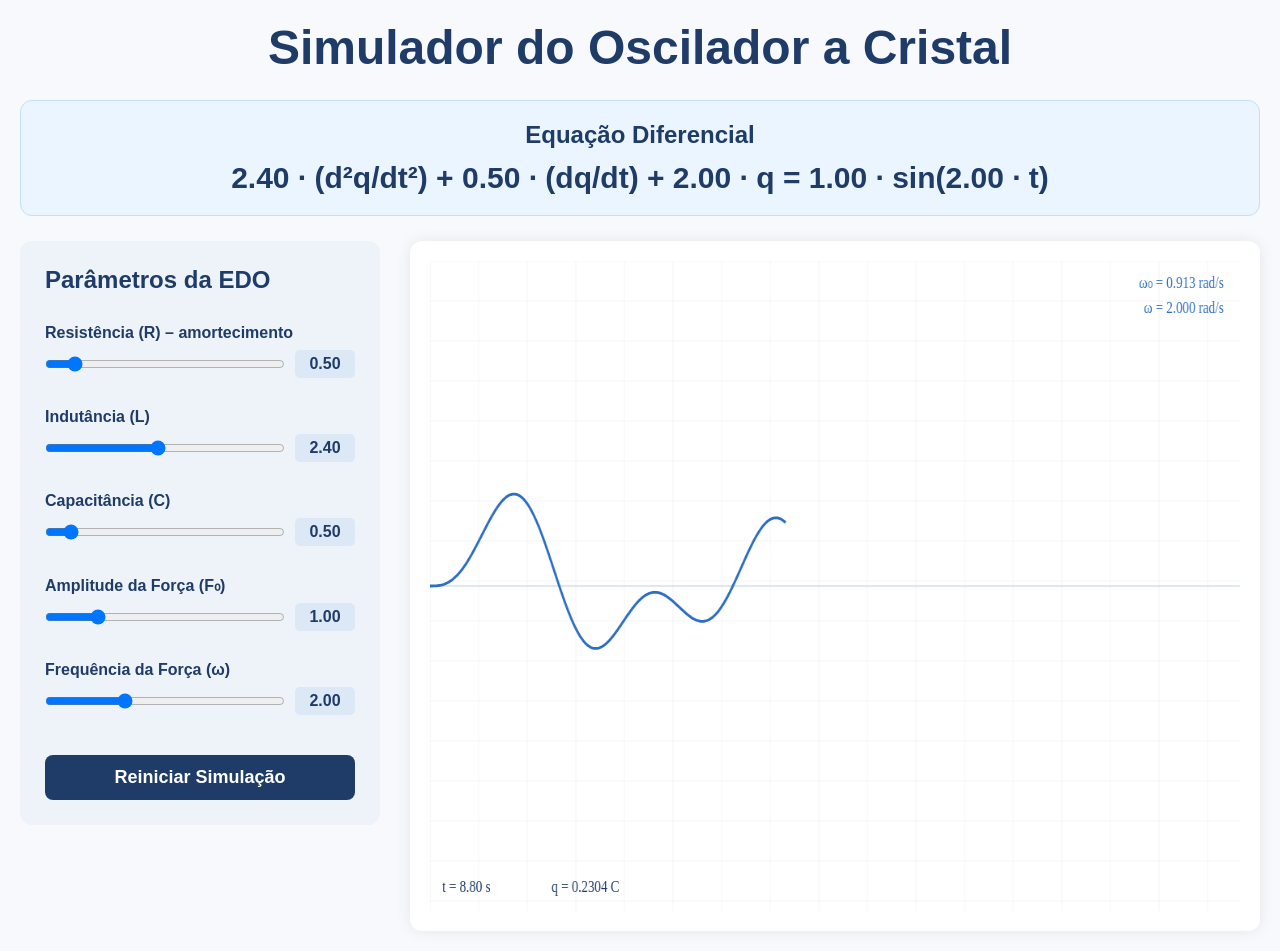
==== index.html @ dd43e5bc "Add files via upload" ====
<!DOCTYPE html>
<html lang="pt-BR">
<head>
    <meta charset="UTF-8" />
    <meta name="viewport" content="width=device-width, initial-scale=1.0" />
    <title>Simulador do Oscilador a Cristal</title>
    <link rel="stylesheet" href="style.css" />
</head>
<body>
    <div class="container">
        <h1>Simulador do Oscilador a Cristal</h1>

        <div class="equation-box">
            <h2>Equação Diferencial</h2>
            <div id="equation"></div>
        </div>

        <div class="main-content">
            <aside class="controls-panel">
                <h2>Parâmetros da EDO</h2>

                <div class="slider-group">
                    <label>Resistência (R) – amortecimento</label>
                    <div class="slider-line">
                        <input type="range" id="sliderR" min="0.0" max="5.0" step="0.05" value="0.5" />
                        <span id="valR">0.50</span>
                    </div>
                </div>

                <div class="slider-group">
                    <label>Indutância (L)</label>
                    <div class="slider-line">
                        <input type="range" id="sliderL" min="0.1" max="5.0" step="0.05" value="2.4" />
                        <span id="valL">2.40</span>
                    </div>
                </div>

                <div class="slider-group">
                    <label>Capacitância (C)</label>
                    <div class="slider-line">
                        <input type="range" id="sliderC" min="0.1" max="5.0" step="0.05" value="0.5" />
                        <span id="valC">0.50</span>
                    </div>
                </div>

                <div class="slider-group">
                    <label>Amplitude da Força (F₀)</label>
                    <div class="slider-line">
                        <input type="range" id="sliderF0" min="0.0" max="5.0" step="0.05" value="1.0" />
                        <span id="valF0">1.00</span>
                    </div>
                </div>

                <div class="slider-group">
                    <label>Frequência da Força (ω)</label>
                    <div class="slider-line">
                        <input type="range" id="sliderOmega" min="0.1" max="6.0" step="0.05" value="2.0" />
                        <span id="valOmega">2.00</span>
                    </div>
                </div>

                <button id="resetBtn">Reiniciar Simulação</button>
            </aside>

            <section class="graph-panel">
                <canvas id="oscCanvas"></canvas>
            </section>
        </div>
    </div>
    <script src="script.js"></script>
</body>
</html>
---- style.css ----
* {
    margin: 0;
    padding: 0;
    box-sizing: border-box;
}

body {
    font-family: 'Segoe UI', sans-serif;
    background: #f7f9fc;
    color: #1f3b68;
    padding: 20px;
}

.container {
    max-width: 1500px;
    margin: auto;
}

h1 {
    text-align: center;
    font-size: 48px;
    margin-bottom: 25px;
}

.equation-box {
    background: #eaf5ff;
    border: 1px solid #c4def8;
    border-radius: 12px;
    padding: 20px;
    text-align: center;
    margin-bottom: 25px;
}

.equation-box h2 {
    margin-bottom: 12px;
}

#equation {
    font-size: 30px;
    font-weight: bold;
}

.main-content {
    display: flex;
    gap: 30px;
    align-items: flex-start;
}

.controls-panel {
    width: 360px;
    background: #eef3fa;
    padding: 25px;
    border-radius: 12px;
    position: sticky;
    top: 20px;
    height: fit-content;
}

.controls-panel h2 {
    margin-bottom: 30px;
}

.slider-group {
    margin-bottom: 30px;
}

.slider-group label {
    display: block;
    margin-bottom: 8px;
    font-weight: 600;
}

.slider-line {
    display: flex;
    gap: 10px;
    align-items: center;
}

.slider-line span {
    width: 60px;
    text-align: center;
    background: #dde8f6;
    border-radius: 5px;
    padding: 5px;
    font-weight: 600;
}

.slider-line input {
    flex: 1;
    cursor: pointer;
}

button#resetBtn {
    background: #1f3b68;
    color: white;
    border: none;
    border-radius: 8px;
    padding: 12px 20px;
    font-size: 18px;
    font-weight: 600;
    width: 100%;
    cursor: pointer;
    transition: background 0.2s;
    margin-top: 10px;
}

button#resetBtn:hover {
    background: #2d6ec4;
}

.graph-panel {
    flex: 1;
    background: white;
    border-radius: 12px;
    padding: 20px;
    box-shadow: 0 0 15px rgba(0, 0, 0, 0.08);
}

#oscCanvas {
    width: 100%;
    height: 650px;
    display: block;
}

@media (max-width: 900px) {
    .main-content {
        flex-direction: column;
    }
    .controls-panel {
        width: 100%;
        position: relative;
        top: 0;
    }
}
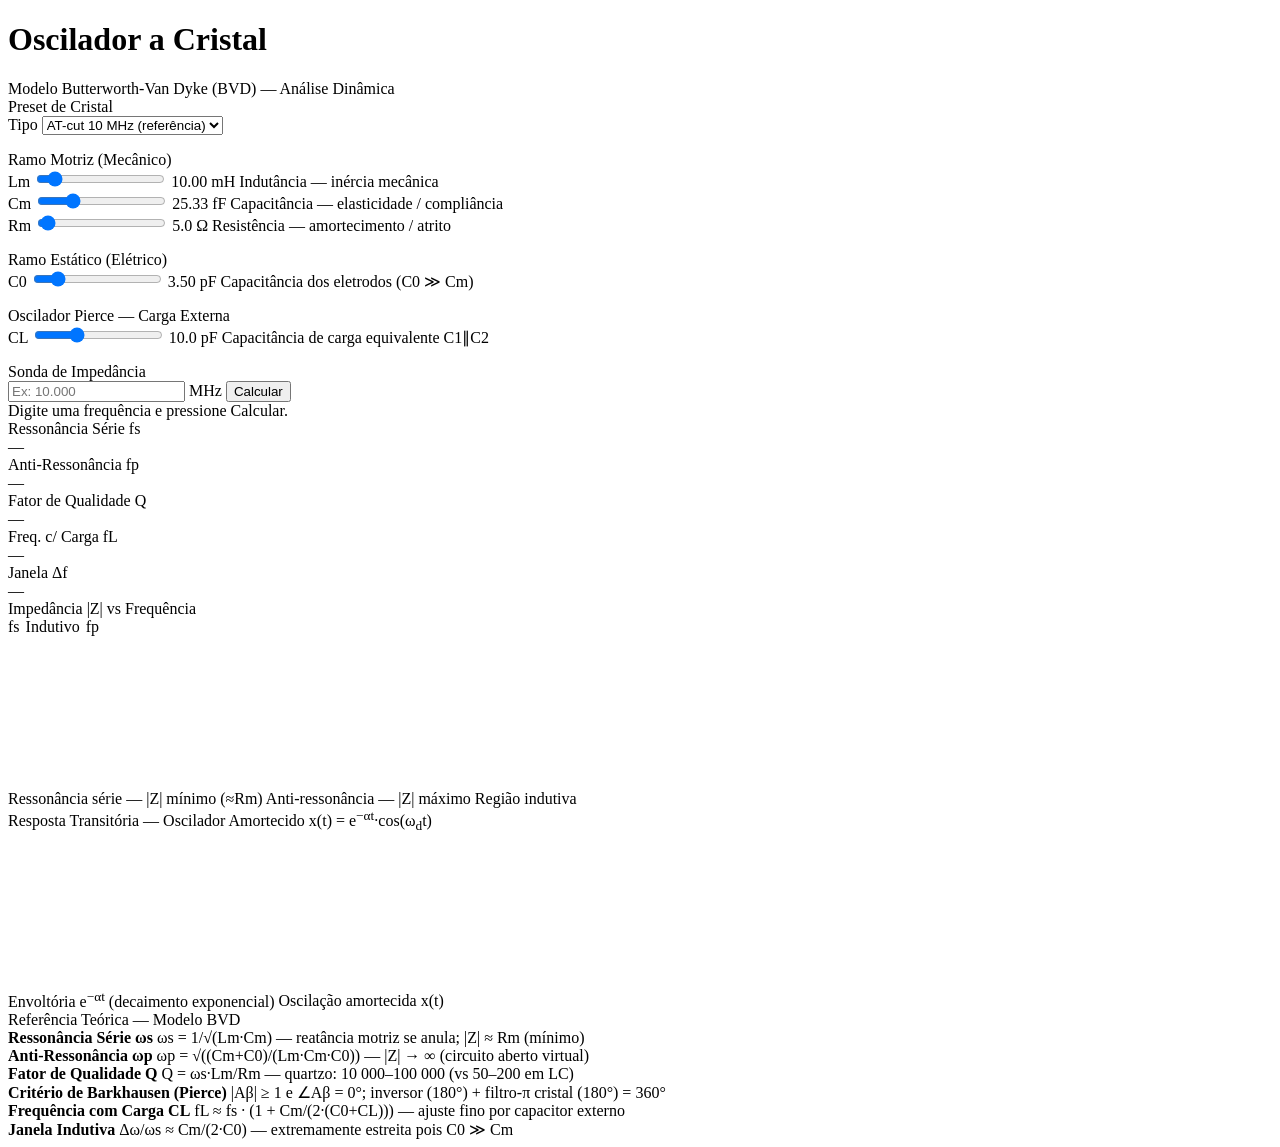
==== commit 1b07614f: "Add files via upload" ====
--- a/index.html
+++ b/index.html
@@ -1,72 +1,202 @@
-<!DOCTYPE html>
-<html lang="pt-BR">
-<head>
-    <meta charset="UTF-8" />
-    <meta name="viewport" content="width=device-width, initial-scale=1.0" />
-    <title>Simulador do Oscilador a Cristal</title>
-    <link rel="stylesheet" href="style.css" />
-</head>
-<body>
-    <div class="container">
-        <h1>Simulador do Oscilador a Cristal</h1>
-
-        <div class="equation-box">
-            <h2>Equação Diferencial</h2>
-            <div id="equation"></div>
-        </div>
-
-        <div class="main-content">
-            <aside class="controls-panel">
-                <h2>Parâmetros da EDO</h2>
-
-                <div class="slider-group">
-                    <label>Resistência (R) – amortecimento</label>
-                    <div class="slider-line">
-                        <input type="range" id="sliderR" min="0.0" max="5.0" step="0.05" value="0.5" />
-                        <span id="valR">0.50</span>
-                    </div>
-                </div>
-
-                <div class="slider-group">
-                    <label>Indutância (L)</label>
-                    <div class="slider-line">
-                        <input type="range" id="sliderL" min="0.1" max="5.0" step="0.05" value="2.4" />
-                        <span id="valL">2.40</span>
-                    </div>
-                </div>
-
-                <div class="slider-group">
-                    <label>Capacitância (C)</label>
-                    <div class="slider-line">
-                        <input type="range" id="sliderC" min="0.1" max="5.0" step="0.05" value="0.5" />
-                        <span id="valC">0.50</span>
-                    </div>
-                </div>
-
-                <div class="slider-group">
-                    <label>Amplitude da Força (F₀)</label>
-                    <div class="slider-line">
-                        <input type="range" id="sliderF0" min="0.0" max="5.0" step="0.05" value="1.0" />
-                        <span id="valF0">1.00</span>
-                    </div>
-                </div>
-
-                <div class="slider-group">
-                    <label>Frequência da Força (ω)</label>
-                    <div class="slider-line">
-                        <input type="range" id="sliderOmega" min="0.1" max="6.0" step="0.05" value="2.0" />
-                        <span id="valOmega">2.00</span>
-                    </div>
-                </div>
-
-                <button id="resetBtn">Reiniciar Simulação</button>
-            </aside>
-
-            <section class="graph-panel">
-                <canvas id="oscCanvas"></canvas>
-            </section>
-        </div>
-    </div>
-    <script src="script.js"></script>
-</body>
-</html>+<!DOCTYPE html>
+<html lang="pt-BR">
+<head>
+  <meta charset="UTF-8" />
+  <meta name="viewport" content="width=device-width, initial-scale=1.0" />
+  <title>Simulador de Oscilador a Cristal — Modelo BVD</title>
+  <link rel="stylesheet" href="css/style.css" />
+</head>
+<body>
+
+<div class="app-wrapper">
+
+  <!-- ─── Header ─── -->
+  <header>
+    <h1>Oscilador a <span>Cristal</span></h1>
+    <span class="subtitle">Modelo Butterworth-Van Dyke (BVD) — Análise Dinâmica</span>
+  </header>
+
+  <div class="grid-main">
+
+    <!-- ─── Left panel: Controls ─── -->
+    <aside>
+
+      <!-- Preset -->
+      <div class="card" style="margin-bottom:16px">
+        <div class="card-title">Preset de Cristal</div>
+        <div class="preset-row">
+          <label for="preset-select">Tipo</label>
+          <select id="preset-select">
+            <option value="10MHz-AT">AT-cut 10 MHz (referência)</option>
+            <option value="4MHz-AT">AT-cut 4 MHz</option>
+            <option value="20MHz-SC">SC-cut 20 MHz</option>
+            <option value="32kHz-TF">Diapasão 32,768 kHz</option>
+            <option value="Custom">Personalizado</option>
+          </select>
+        </div>
+      </div>
+
+      <!-- BVD Parameters -->
+      <div class="card" style="margin-bottom:16px">
+        <div class="card-title">Ramo Motriz (Mecânico)</div>
+        <div class="param-group">
+
+          <div class="param-row">
+            <span class="param-label">Lm</span>
+            <input type="range" id="lm" min="0.1" max="100" step="0.1" value="10" />
+            <span class="param-val" id="val-lm">10.00 mH</span>
+            <span class="param-desc">Indutância — inércia mecânica</span>
+          </div>
+
+          <div class="param-row">
+            <span class="param-label">Cm</span>
+            <input type="range" id="cm" min="1" max="100" step="0.5" value="25.33" />
+            <span class="param-val" id="val-cm">25.33 fF</span>
+            <span class="param-desc">Capacitância — elasticidade / compliância</span>
+          </div>
+
+          <div class="param-row">
+            <span class="param-label">Rm</span>
+            <input type="range" id="rm" min="0.5" max="200" step="0.5" value="5" />
+            <span class="param-val" id="val-rm">5.0 Ω</span>
+            <span class="param-desc">Resistência — amortecimento / atrito</span>
+          </div>
+        </div>
+      </div>
+
+      <div class="card" style="margin-bottom:16px">
+        <div class="card-title">Ramo Estático (Elétrico)</div>
+        <div class="param-group">
+          <div class="param-row">
+            <span class="param-label">C0</span>
+            <input type="range" id="c0" min="0.5" max="20" step="0.1" value="3.5" />
+            <span class="param-val" id="val-c0">3.50 pF</span>
+            <span class="param-desc">Capacitância dos eletrodos (C0 ≫ Cm)</span>
+          </div>
+        </div>
+      </div>
+
+      <div class="card" style="margin-bottom:16px">
+        <div class="card-title">Oscilador Pierce — Carga Externa</div>
+        <div class="param-group">
+          <div class="param-row">
+            <span class="param-label">CL</span>
+            <input type="range" id="cl" min="1" max="30" step="0.5" value="10" />
+            <span class="param-val" id="val-cl">10.0 pF</span>
+            <span class="param-desc">Capacitância de carga equivalente C1∥C2</span>
+          </div>
+        </div>
+      </div>
+
+      <!-- Probe -->
+      <div class="card">
+        <div class="card-title">Sonda de Impedância</div>
+        <div class="probe-row">
+          <input type="number" id="probe-freq" placeholder="Ex: 10.000" step="0.001" />
+          <span class="unit">MHz</span>
+          <button class="btn" id="btn-probe">Calcular</button>
+        </div>
+        <div class="probe-result" id="probe-result">Digite uma frequência e pressione Calcular.</div>
+      </div>
+
+    </aside>
+
+    <!-- ─── Right panel: Charts + Metrics ─── -->
+    <main class="charts-col">
+
+      <!-- Metrics -->
+      <div class="metrics-strip">
+        <div class="metric-box">
+          <div class="metric-label">Ressonância Série fs</div>
+          <div class="metric-value" id="metric-fs">—</div>
+        </div>
+        <div class="metric-box">
+          <div class="metric-label">Anti-Ressonância fp</div>
+          <div class="metric-value" id="metric-fp">—</div>
+        </div>
+        <div class="metric-box">
+          <div class="metric-label">Fator de Qualidade Q</div>
+          <div class="metric-value" id="metric-q">—</div>
+        </div>
+        <div class="metric-box">
+          <div class="metric-label">Freq. c/ Carga fL</div>
+          <div class="metric-value" id="metric-fl">—</div>
+        </div>
+        <div class="metric-box">
+          <div class="metric-label">Janela Δf</div>
+          <div class="metric-value" id="metric-delta">—</div>
+        </div>
+      </div>
+
+      <!-- Impedance Chart -->
+      <div class="card chart-card">
+        <div class="chart-header">
+          <span class="card-title" style="margin-bottom:0">Impedância |Z| vs Frequência</span>
+          <div style="display:flex;gap:6px">
+            <span class="chart-tag tag-series">fs</span>
+            <span class="chart-tag tag-inductive">Indutivo</span>
+            <span class="chart-tag tag-parallel">fp</span>
+          </div>
+        </div>
+        <canvas id="canvas-impedance"></canvas>
+        <div class="region-label" id="region-label"></div>
+        <div class="legend">
+          <span><span class="dot" style="background:#00e5a0"></span>Ressonância série — |Z| mínimo (≈Rm)</span>
+          <span><span class="dot" style="background:#ff6b6b"></span>Anti-ressonância — |Z| máximo</span>
+          <span><span class="dot" style="background:rgba(100,160,255,0.4)"></span>Região indutiva</span>
+        </div>
+      </div>
+
+      <!-- Transient Chart -->
+      <div class="card chart-card">
+        <div class="chart-header">
+          <span class="card-title" style="margin-bottom:0">Resposta Transitória — Oscilador Amortecido</span>
+          <span class="chart-tag tag-inductive">x(t) = e<sup>−αt</sup>·cos(ω<sub>d</sub>t)</span>
+        </div>
+        <canvas id="canvas-transient"></canvas>
+        <div class="legend">
+          <span><span class="dot" style="background:rgba(0,229,160,0.5)"></span>Envoltória e<sup>−αt</sup> (decaimento exponencial)</span>
+          <span><span class="dot" style="background:#3a8ef6"></span>Oscilação amortecida x(t)</span>
+        </div>
+      </div>
+
+      <!-- Theory info panel -->
+      <div class="card">
+        <div class="card-title">Referência Teórica — Modelo BVD</div>
+        <div class="info-grid">
+          <div class="info-item">
+            <strong>Ressonância Série ωs</strong>
+            ωs = 1/√(Lm·Cm) — reatância motriz se anula; |Z| ≈ Rm (mínimo)
+          </div>
+          <div class="info-item">
+            <strong>Anti-Ressonância ωp</strong>
+            ωp = √((Cm+C0)/(Lm·Cm·C0)) — |Z| → ∞ (circuito aberto virtual)
+          </div>
+          <div class="info-item">
+            <strong>Fator de Qualidade Q</strong>
+            Q = ωs·Lm/Rm — quartzo: 10 000–100 000 (vs 50–200 em LC)
+          </div>
+          <div class="info-item">
+            <strong>Critério de Barkhausen (Pierce)</strong>
+            |Aβ| ≥ 1 e ∠Aβ = 0°; inversor (180°) + filtro-π cristal (180°) = 360°
+          </div>
+          <div class="info-item">
+            <strong>Frequência com Carga CL</strong>
+            fL ≈ fs · (1 + Cm/(2·(C0+CL))) — ajuste fino por capacitor externo
+          </div>
+          <div class="info-item">
+            <strong>Janela Indutiva</strong>
+            Δω/ωs ≈ Cm/(2·C0) — extremamente estreita pois C0 ≫ Cm
+          </div>
+        </div>
+      </div>
+
+    </main>
+
+  </div><!-- /grid-main -->
+
+</div><!-- /app-wrapper -->
+
+<script type="module" src="js/main.js"></script>
+</body>
+</html>
